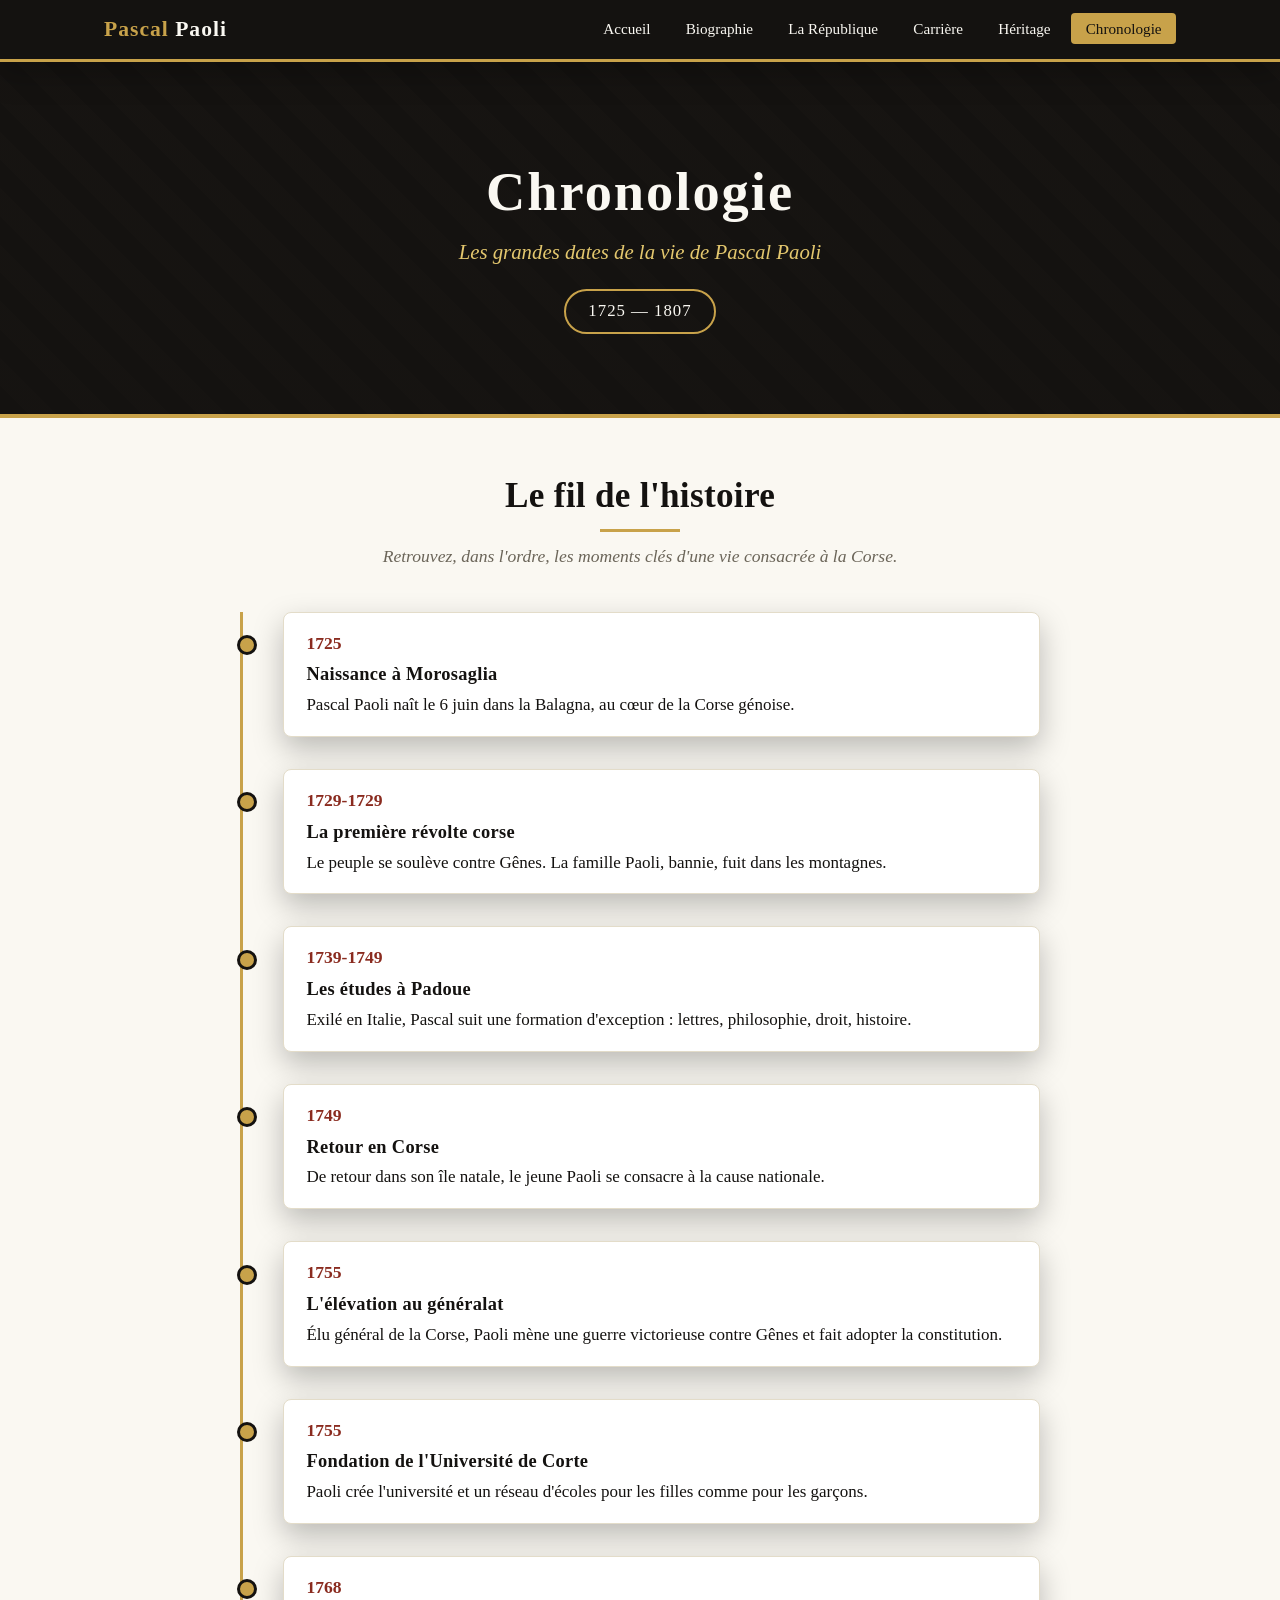
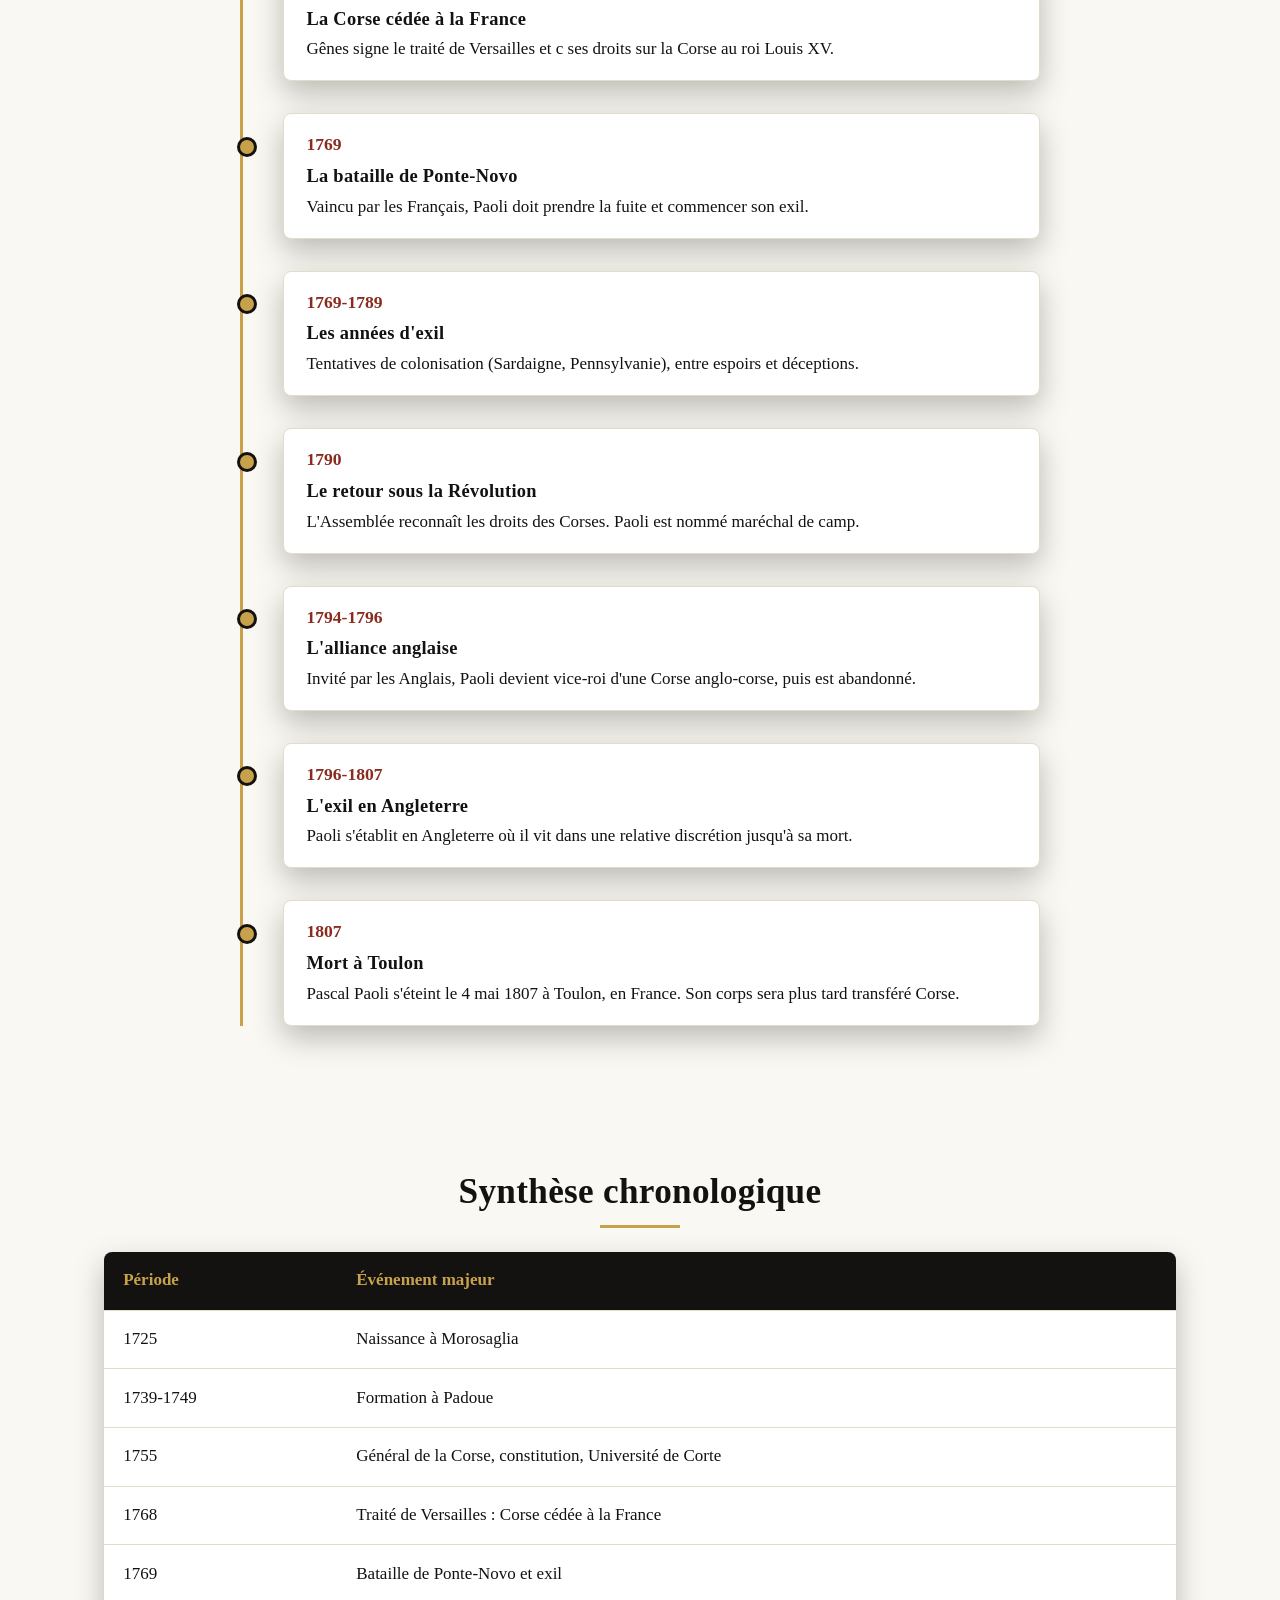
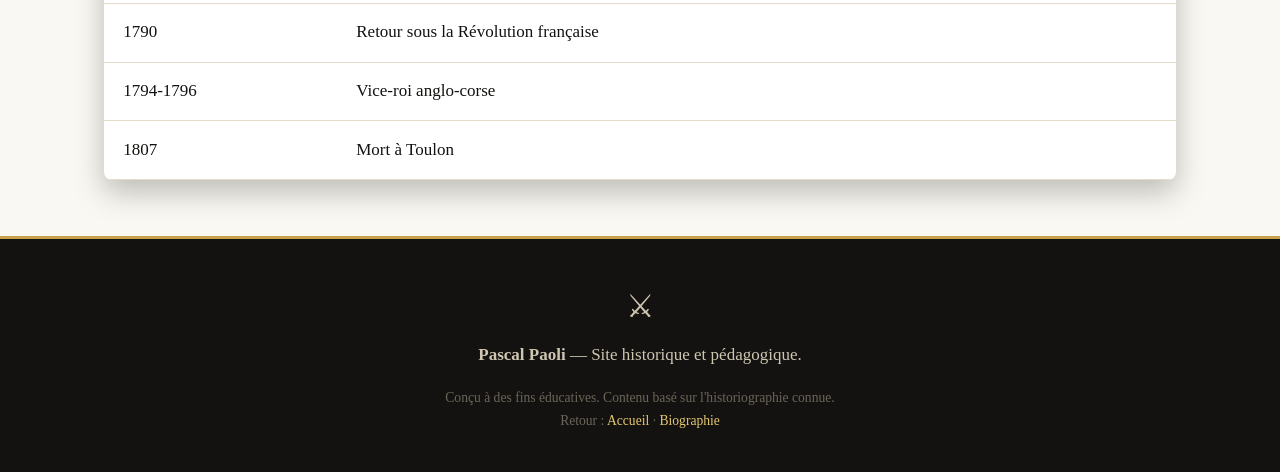
==== chronologie.html @ 5700cb30 "Page Chronologie\n</parameter> <parameter=owner> Dorian2B" ====
<!DOCTYPE html>
<html lang="fr">
<head>
  <meta charset="UTF-8">
  <meta name="viewport" content="width=device-width, initial-scale=1.0">
  <title>Chronologie — Pascal Paoli</title>
  <meta name="description" content="La chronologie complète de la vie de Pascal Paoli, des origines à sa mort en 1807.">
  <link rel="stylesheet" href="css/style.css">
</head>
<body>

  <nav>
    <div class="nav-container">
      <div class="nav-logo">Pascal <span>Paoli</span></div>
      <button class="menu-toggle" aria-label="Ouvrir le menu">☰</button>
      <ul class="nav-links">
        <li><a href="index.html">Accueil</a></li>
        <li><a href="biographie.html">Biographie</a></li>
        <li><a href="republique.html">La République</a></li>
        <li><a href="carriere.html">Carrière</a></li>
        <li><a href="heritage.html">Héritage</a></li>
        <li><a href="chronologie.html">Chronologie</a></li>
      </ul>
    </div>
  </nav>

  <header class="hero">
    <h1>Chronologie</h1>
    <p class="sous-titre">Les grandes dates de la vie de Pascal Paoli</p>
    <span class="dates">1725 — 1807</span>
  </header>

  <main>
    <section class="container">
      <h2 class="section-title">Le fil de l'histoire</h2>
      <p class="section-lede">Retrouvez, dans l'ordre, les moments clés d'une vie consacrée à la Corse.</p>

      <div class="timeline">
        <div class="timeline-item">
          <span class="annee">1725</span>
          <h4>Naissance à Morosaglia</h4>
          <p>Pascal Paoli naît le 6 juin dans la Balagna, au cœur de la Corse génoise.</p>
        </div>

        <div class="timeline-item">
          <span class="annee">1729-1729</span>
          <h4>La première révolte corse</h4>
          <p>Le peuple se soulève contre Gênes. La famille Paoli, bannie, fuit dans les montagnes.</p>
        </div>

        <div class="timeline-item">
          <span class="annee">1739-1749</span>
          <h4>Les études à Padoue</h4>
          <p>Exilé en Italie, Pascal suit une formation d'exception : lettres, philosophie, droit, histoire.</p>
        </div>

        <div class="timeline-item">
          <span class="annee">1749</span>
          <h4>Retour en Corse</h4>
          <p>De retour dans son île natale, le jeune Paoli se consacre à la cause nationale.</p>
        </div>

        <div class="timeline-item">
          <span class="annee">1755</span>
          <h4>L'élévation au généralat</h4>
          <p>Élu général de la Corse, Paoli mène une guerre victorieuse contre Gênes et fait adopter la constitution.</p>
        </div>

        <div class="timeline-item">
          <span class="annee">1755</span>
          <h4>Fondation de l'Université de Corte</h4>
          <p>Paoli crée l'université et un réseau d'écoles pour les filles comme pour les garçons.</p>
        </div>

        <div class="timeline-item">
          <span class="annee">1768</span>
          <h4>La Corse cédée à la France</h4>
          <p>Gênes signe le traité de Versailles et c ses droits sur la Corse au roi Louis XV.</p>
        </div>

        <div class="timeline-item">
          <span class="annee">1769</span>
          <h4>La bataille de Ponte-Novo</h4>
          <p>Vaincu par les Français, Paoli doit prendre la fuite et commencer son exil.</p>
        </div>

        <div class="timeline-item">
          <span class="annee">1769-1789</span>
          <h4>Les années d'exil</h4>
          <p>Tentatives de colonisation (Sardaigne, Pennsylvanie), entre espoirs et déceptions.</p>
        </div>

        <div class="timeline-item">
          <span class="annee">1790</span>
          <h4>Le retour sous la Révolution</h4>
          <p>L'Assemblée reconnaît les droits des Corses. Paoli est nommé maréchal de camp.</p>
        </div>

        <div class="timeline-item">
          <span class="annee">1794-1796</span>
          <h4>L'alliance anglaise</h4>
          <p>Invité par les Anglais, Paoli devient vice-roi d'une Corse anglo-corse, puis est abandonné.</p>
        </div>

        <div class="timeline-item">
          <span class="annee">1796-1807</span>
          <h4>L'exil en Angleterre</h4>
          <p>Paoli s'établit en Angleterre où il vit dans une relative discrétion jusqu'à sa mort.</p>
        </div>

        <div class="timeline-item">
          <span class="annee">1807</span>
          <h4>Mort à Toulon</h4>
          <p>Pascal Paoli s'éteint le 4 mai 1807 à Toulon, en France. Son corps sera plus tard transféré Corse.</p>
        </div>
      </div>
    </section>

    <section class="container">
      <h2 class="section-title">Synthèse chronologique</h2>
      <table>
        <tr><th>Période</th><th>Événement majeur</th></tr>
        <tr><td>1725</td><td>Naissance à Morosaglia</td></tr>
        <tr><td>1739-1749</td><td>Formation à Padoue</td></tr>
        <tr><td>1755</td><td>Général de la Corse, constitution, Université de Corte</td></tr>
        <tr><td>1768</td><td>Traité de Versailles : Corse cédée à la France</td></tr>
        <tr><td>1769</td><td>Bataille de Ponte-Novo et exil</td></tr>
        <tr><td>1790</td><td>Retour sous la Révolution française</td></tr>
        <tr><td>1794-1796</td><td>Vice-roi anglo-corse</td></tr>
        <tr><td>1807</td><td>Mort à Toulon</td></tr>
      </table>
    </section>
  </main>

  <footer>
    <div class="blason">⚔</div>
    <p><strong>Pascal Paoli</strong> — Site historique et pédagogique.</p>
    <p class="petit">Conçu à des fins éducatives. Contenu basé sur l'historiographie connue.<br>
      Retour&nbsp;: <a href="index.html">Accueil</a> &middot; <a href="biographie.html">Biographie</a></p>
  </footer>

  <script src="js/script.js"></script>
</body>
</html>
---- css/style.css ----
/* ============================================================
   Pascal Paoli — Feuille de style
   Thème : sobre, historique, inspiré du drapeau corse.
   ============================================================ */
:root {
  --noir: #141210; --noir-doux: #1f1b17; --blanc: #faf8f2;
  --or: #c8a24a; --or-clair: #e3c76e; --rouge: #8a2b1f; --gris: #6b6559;
  --max-width: 1120px; --ombrure: 0 12px 30px rgba(0,0,0,0.25);
}
* { margin: 0; padding: 0; box-sizing: border-box; }
html { scroll-behavior: smooth; }
body {
  font-family: Georgia,"Times New Roman",serif; color: var(--noir);
  background: var(--blanc); line-height: 1.7; font-size: 17px;
}
h1,h2,h3,h4 {
  font-family:"Palatino Linotype","Book Antiqua",Georgia,serif;
  color: var(--noir); line-height: 1.25; letter-spacing: 0.3px;
}
a { color: var(--rouge); text-decoration: none; transition: color .2s; }
a:hover { color: var(--or); }
img { max-width: 100%; height: auto; display: block; }
nav {
  position: sticky; top: 0; z-index: 100; background: var(--noir);
  color: var(--blanc); border-bottom: 3px solid var(--or); box-shadow: var(--ombrure);
}
.nav-container {
  max-width: var(--max-width); margin: 0 auto; display: flex;
  align-items: center; justify-content: space-between; padding: .7rem 1.5rem; flex-wrap: wrap;
}
.nav-logo { font-family:"Palatino Linotype",serif; font-size: 1.35rem; font-weight: bold; color: var(--or); letter-spacing: 1px; }
.nav-logo span { color: var(--blanc); }
.nav-links { display: flex; gap: .4rem; list-style: none; flex-wrap: wrap; }
.nav-links a {
  color: var(--blanc); padding: .45rem .9rem; border-radius: 4px;
  font-size: .95rem; transition: all .2s;
}
.nav-links a:hover, .nav-links a.active { background: var(--or); color: var(--noir); }
.menu-toggle { display: none; background: none; border: none; color: var(--or); font-size: 1.6rem; cursor: pointer; }
.hero {
  background: linear-gradient(rgba(20,18,16,.78),rgba(20,18,16,.85)),
    repeating-linear-gradient(45deg,var(--noir) 0 20px,var(--noir-doux) 20px 40px);
  color: var(--blanc); text-align: center; padding: 6rem 1.5rem 5rem; border-bottom: 4px solid var(--or);
}
.hero h1 { font-size: 3.4rem; color: var(--blanc); letter-spacing: 2px; margin-bottom: .5rem; }
.hero .sous-titre { font-size: 1.3rem; color: var(--or-clair); font-style: italic; margin-bottom: 1.2rem; }
.hero .dates {
  display: inline-block; border: 2px solid var(--or); padding: .4rem 1.4rem;
  border-radius: 30px; font-size: 1.05rem; letter-spacing: 1px;
}
.hero p.intro { max-width: 720px; margin: 1.8rem auto 0; font-size: 1.1rem; color: #e6dfcf; }
.container { max-width: var(--max-width); margin: 0 auto; padding: 3.5rem 1.5rem; }
.section-title {
  font-size: 2.2rem; text-align: center; margin-bottom: .6rem; color: var(--noir); position: relative;
}
.section-title::after { content:""; display:block; width:80px; height:3px; background:var(--or); margin:.7rem auto 0; }
.section-lede {
  text-align: center; max-width: 760px; margin: 0 auto 2.5rem;
  color: var(--gris); font-style: italic; font-size: 1.1rem;
}
.grid { display: grid; gap: 1.6rem; grid-template-columns: repeat(auto-fit,minmax(280px,1fr)); margin-top: 1rem; }
.card {
  background:#fff; border:1px solid #e3dcc9; border-radius:8px; padding:1.6rem;
  box-shadow: var(--ombrure); transition: transform .2s, box-shadow .2s;
}
.card:hover { transform: translateY(-4px); box-shadow: 0 18px 40px rgba(0,0,0,.3); }
.card h3 { color: var(--rouge); margin-bottom:.6rem; font-size:1.25rem; }
.card .annee {
  display:inline-block; background:var(--or); color:var(--noir); padding:.15rem .7rem;
  border-radius:20px; font-size:.85rem; font-weight:bold; margin-bottom:.6rem;
}
.prose { max-width: 800px; margin: 0 auto; }
.prose p { margin-bottom: 1.2rem; text-align: justify; }
.prose h3 { font-size:1.4rem; color:var(--rouge); margin:2rem 0 .7rem; }
.bloc-double { display:grid; grid-template-columns:1fr 1fr; gap:2.5rem; align-items:center; margin:2.5rem 0; }
.bloc-double .texte h3 { font-size:1.6rem; color:var(--rouge); margin-bottom:.8rem; }
.bloc-image {
  background:var(--noir); border:3px solid var(--or); border-radius:8px; padding:1rem;
  text-align:center; color:var(--or-clair); min-height:260px; display:flex; align-items:center; justify-content:center;
}
.bloc-image .portrait { font-size:5rem; line-height:1; }
.bloc-image figcaption { font-style:italic; font-size:.9rem; color:var(--gris); margin-top:.6rem; }
.timeline { position:relative; max-width:800px; margin:1rem auto 0; padding-left:2.5rem; border-left:3px solid var(--or); }
.timeline-item {
  position:relative; margin-bottom:2rem; padding:1rem 1.4rem; background:#fff;
  border-radius:8px; box-shadow:var(--ombrure); border:1px solid #e3dcc9;
}
.timeline-item::before {
  content:""; position:absolute; left:-2.95rem; top:1.4rem; width:14px; height:14px;
  background:var(--or); border-radius:50%; border:3px solid var(--noir);
}
.timeline-item .annee { font-weight:bold; color:var(--rouge); font-size:1.1rem; }
.timeline-item h4 { margin:.3rem 0; font-size:1.15rem; }
.quote {
  max-width:780px; margin:2.5rem auto; text-align:center; padding:2rem; background:var(--noir);
  color:var(--blanc); border-radius:10px; border-top:4px solid var(--or); position:relative;
}
.quote::before {
  content:"“"; font-size:5rem; color:var(--or); position:absolute; top:-.3rem; left:1.2rem;
  font-family:Georgia,serif;
}
.quote p { font-style:italic; font-size:1.25rem; padding-top:1rem; }
.quote cite { display:block; margin-top:1rem; color:var(--or-clair); font-size:1rem; }
table {
  width:100%; border-collapse:collapse; margin-top:1.5rem; background:#fff;
  box-shadow:var(--ombrure); border-radius:8px; overflow:hidden;
}
th,td { padding:.9rem 1.2rem; text-align:left; border-bottom:1px solid #e3dcc9; }
th { background:var(--noir); color:var(--or); font-family:"Palatino Linotype",serif; }
th:hover { background:var(--noir-doux); }
tr:hover td { background:#f7f1e3; }
.chiffres { display:grid; grid-template-columns:repeat(auto-fit,minmax(160px,1fr)); gap:1.2rem; margin:2.5rem 0; }
.chiffre {
  text-align:center; padding:1.6rem 1rem; background:var(--noir); color:var(--blanc);
  border-radius:8px; border-bottom:4px solid var(--or);
}
.chiffre .nombre { font-size:2.6rem; color:var(--or-clair); font-family:"Palatino Linotype",serif; display:block; }
.chiffre .label { font-size:.95rem; color:#d8cfba; }
footer {
  background:var(--noir); color:#cfc6b2; text-align:center; padding:2.5rem 1.5rem; border-top:3px solid var(--or);
}
footer .blason { font-size:2rem; margin-bottom:.5rem; }
footer a { color:var(--or-clair); } footer a:hover { color:var(--or); }
.petit { font-size:.85rem; color:var(--gris); margin-top:1rem; }
@media (max-width:768px) {
  .hero h1 { font-size:2.4rem; } .hero .sous-titre { font-size:1.1rem; }
  .menu-toggle { display:block; }
  .nav-links { display:none; flex-direction:column; width:100%; padding-top:.8rem; }
  .nav-links.open { display:flex; } .nav-container { flex-wrap:wrap; }
  .bloc-double { grid-template-columns:1fr; gap:1.5rem; }
}
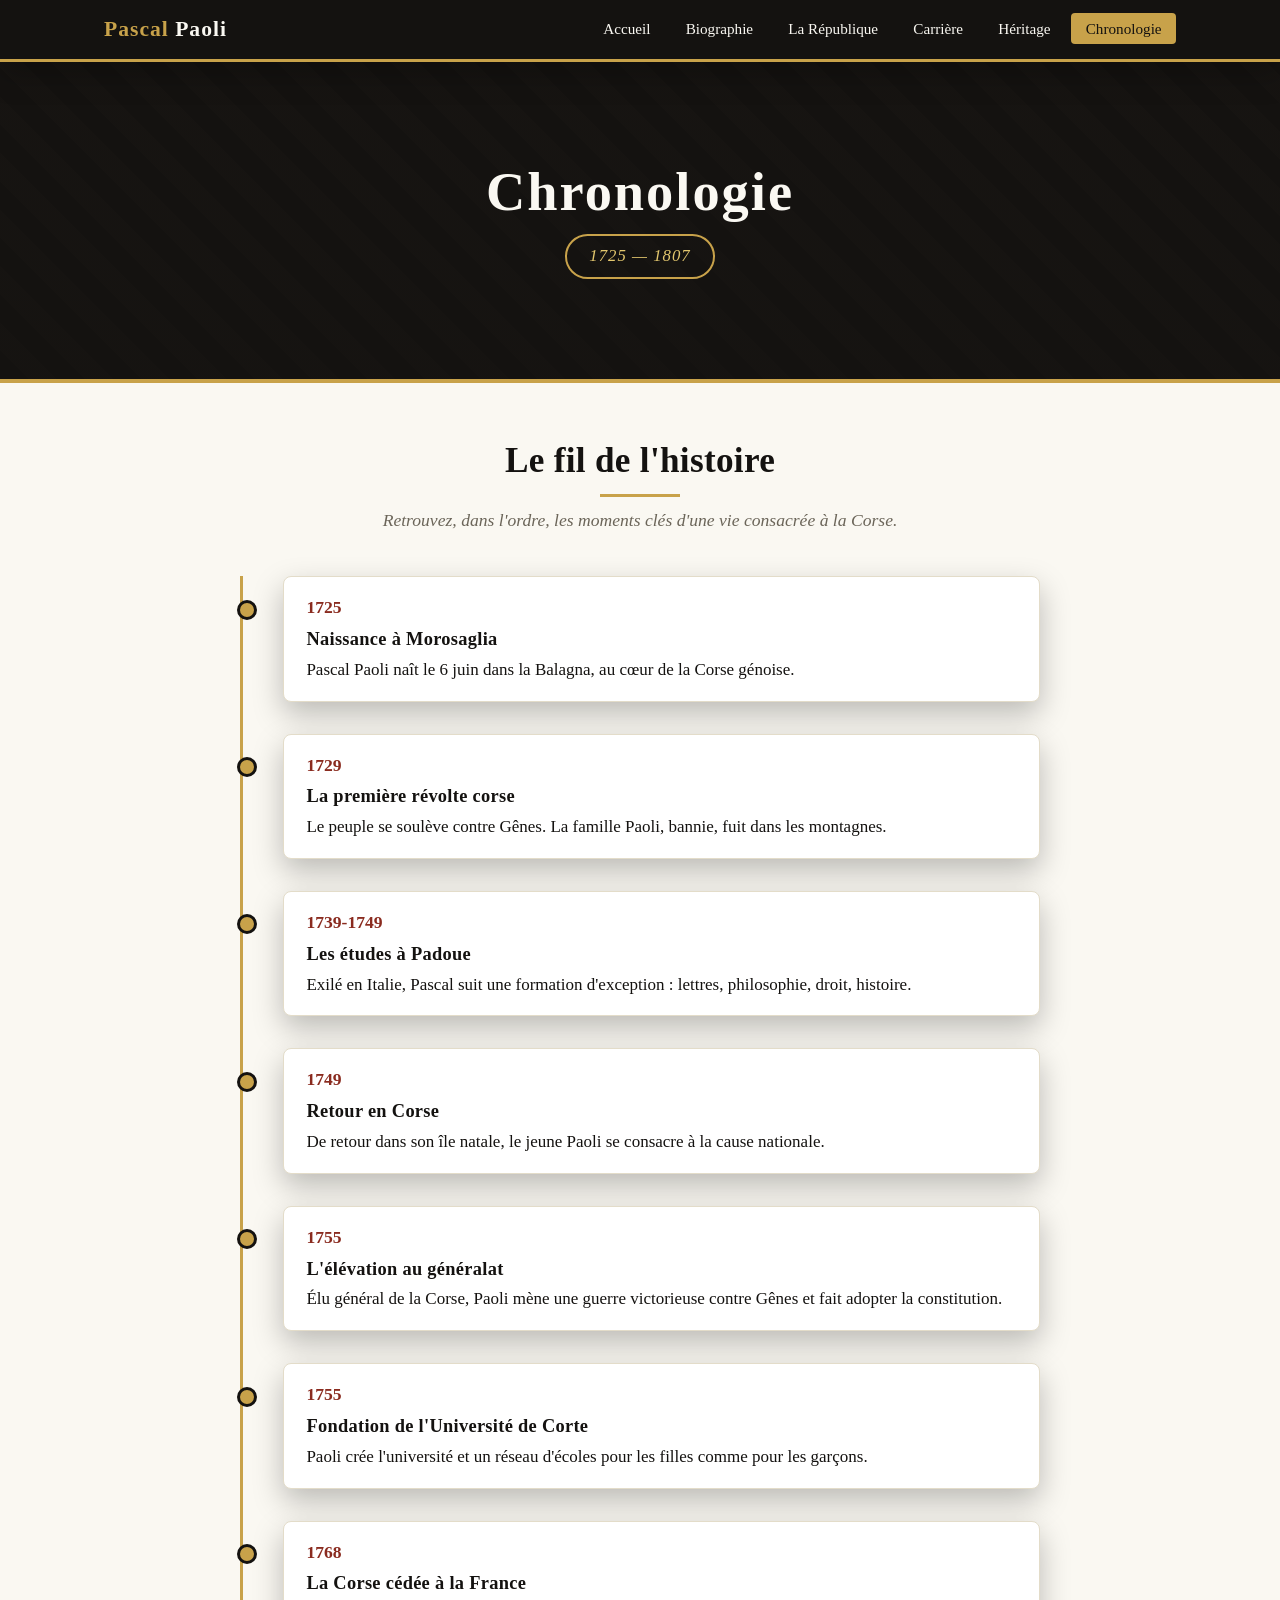
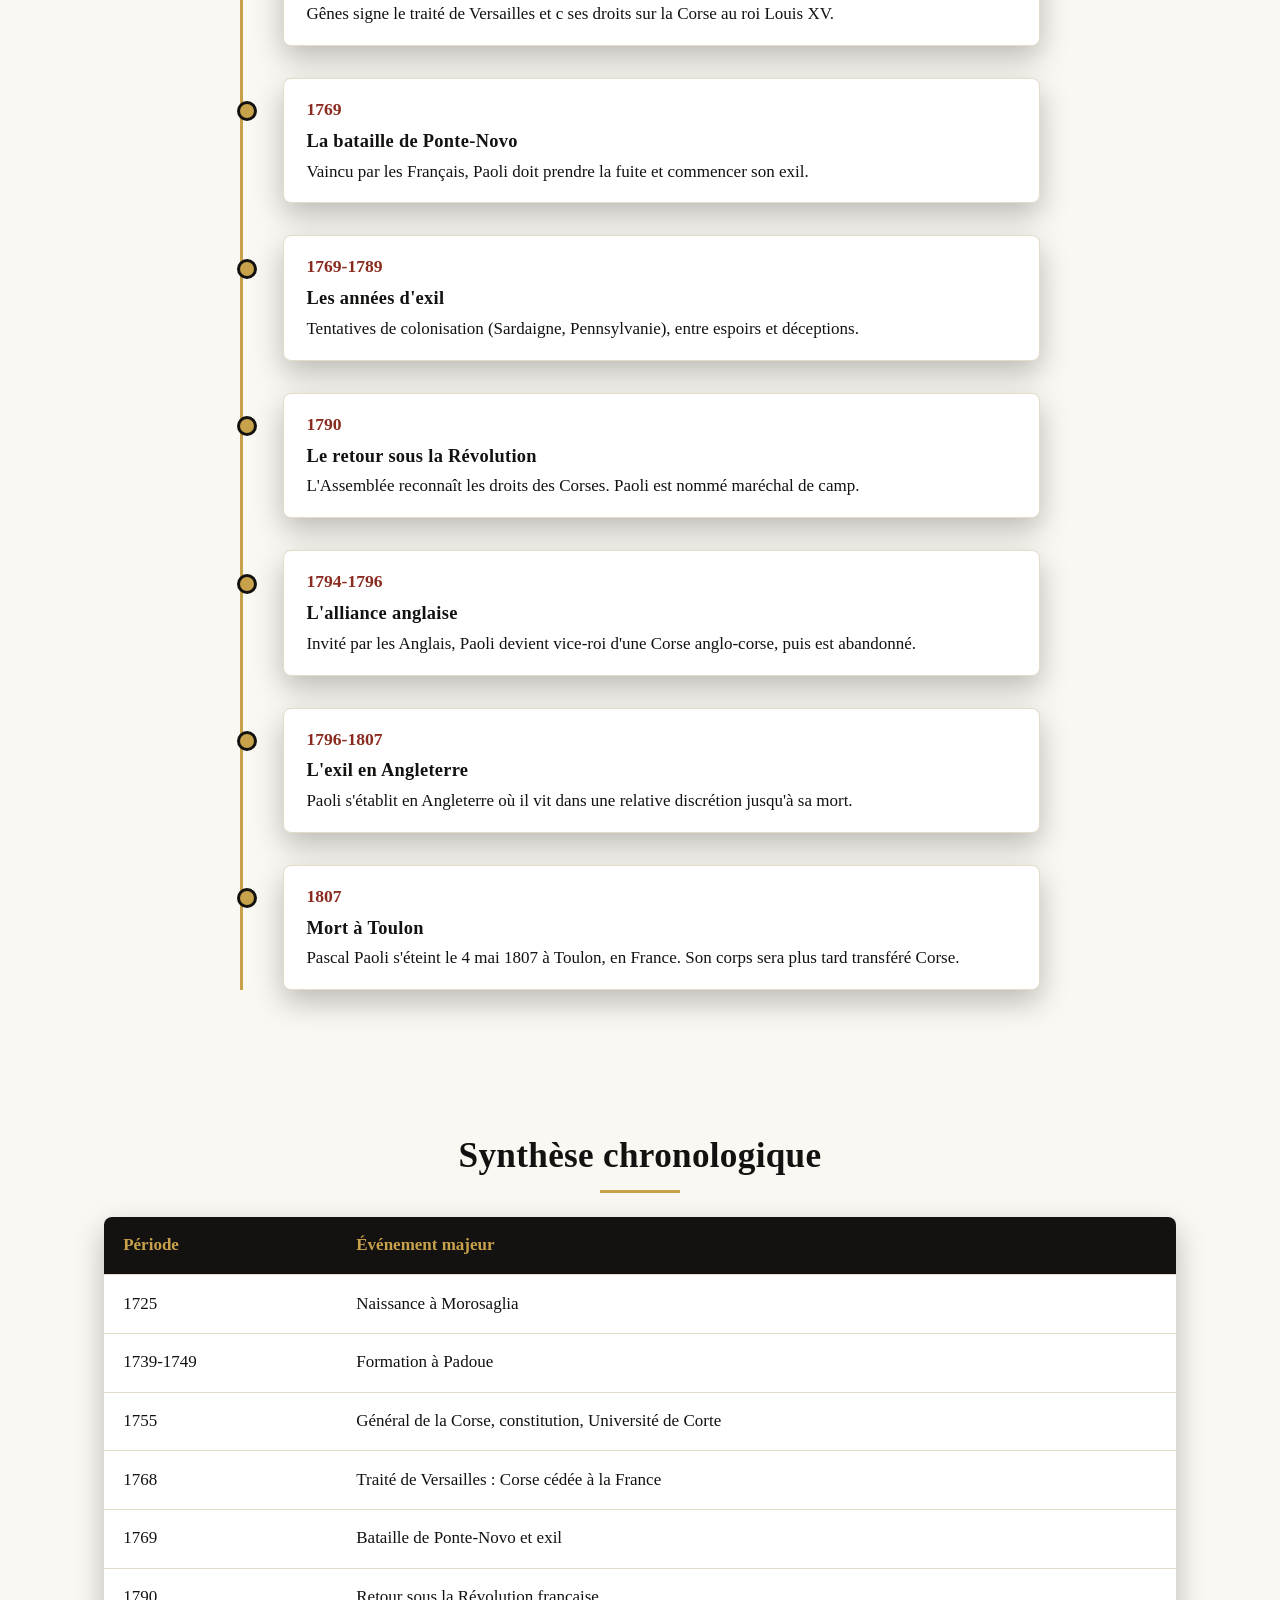
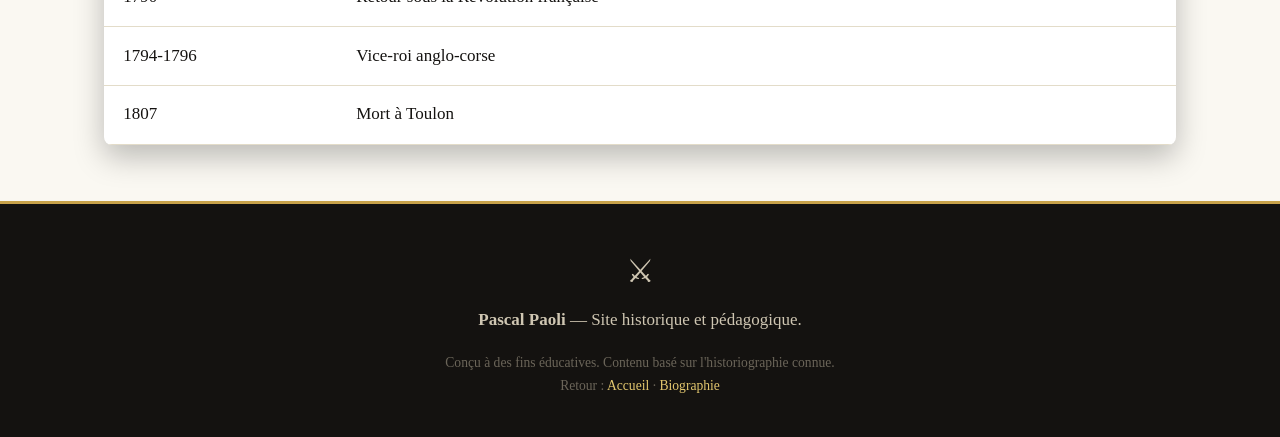
==== commit 65d5f80d: "Corrections de coquilles (dates, syntaxe)" ====
--- a/chronologie.html
+++ b/chronologie.html
@@ -26,7 +26,7 @@
 
   <header class="hero">
     <h1>Chronologie</h1>
-    <p class="sous-titre">Les grandes dates de la vie de Pascal Paoli</p>
+    <p class="sous-titre Les grandes dates de la vie de Pascal Paoli</p>
     <span class="dates">1725 — 1807</span>
   </header>
 
@@ -43,7 +43,7 @@
         </div>
 
         <div class="timeline-item">
-          <span class="annee">1729-1729</span>
+          <span class="annee">1729</span>
           <h4>La première révolte corse</h4>
           <p>Le peuple se soulève contre Gênes. La famille Paoli, bannie, fuit dans les montagnes.</p>
         </div>
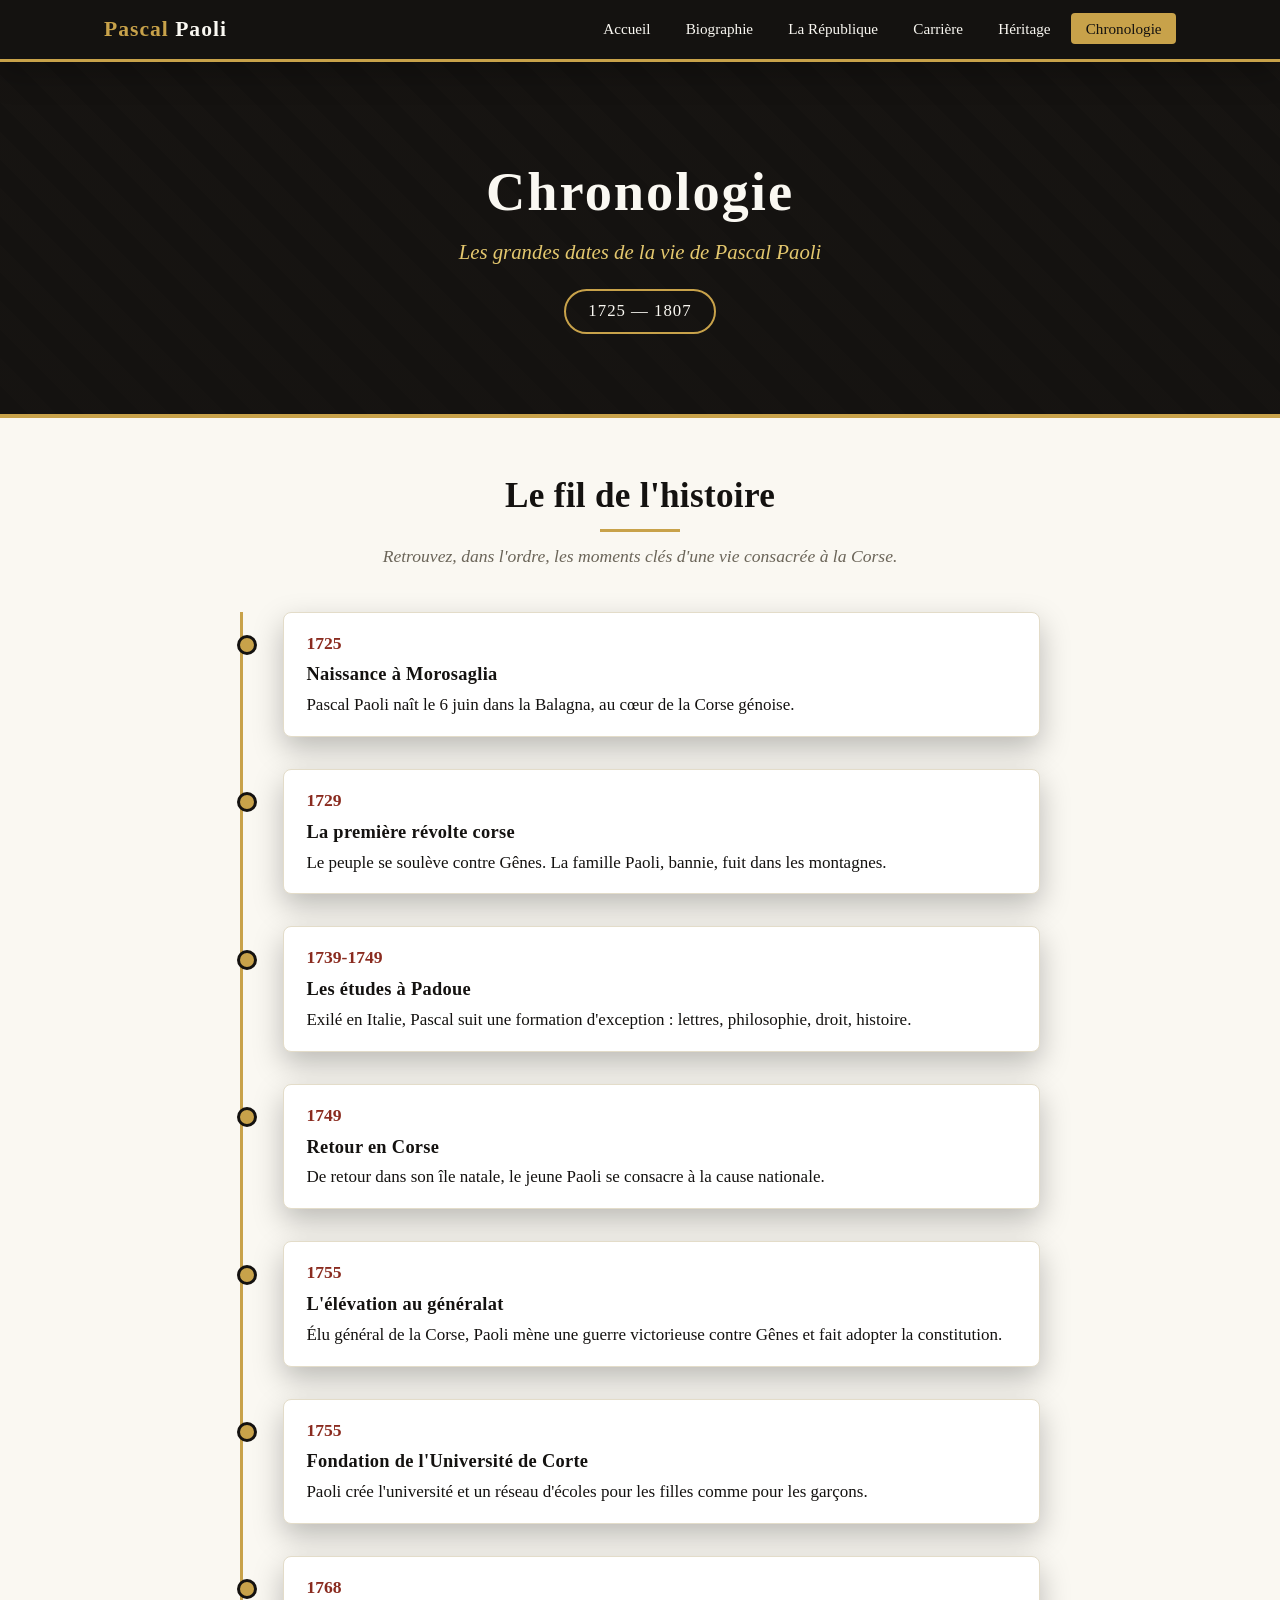
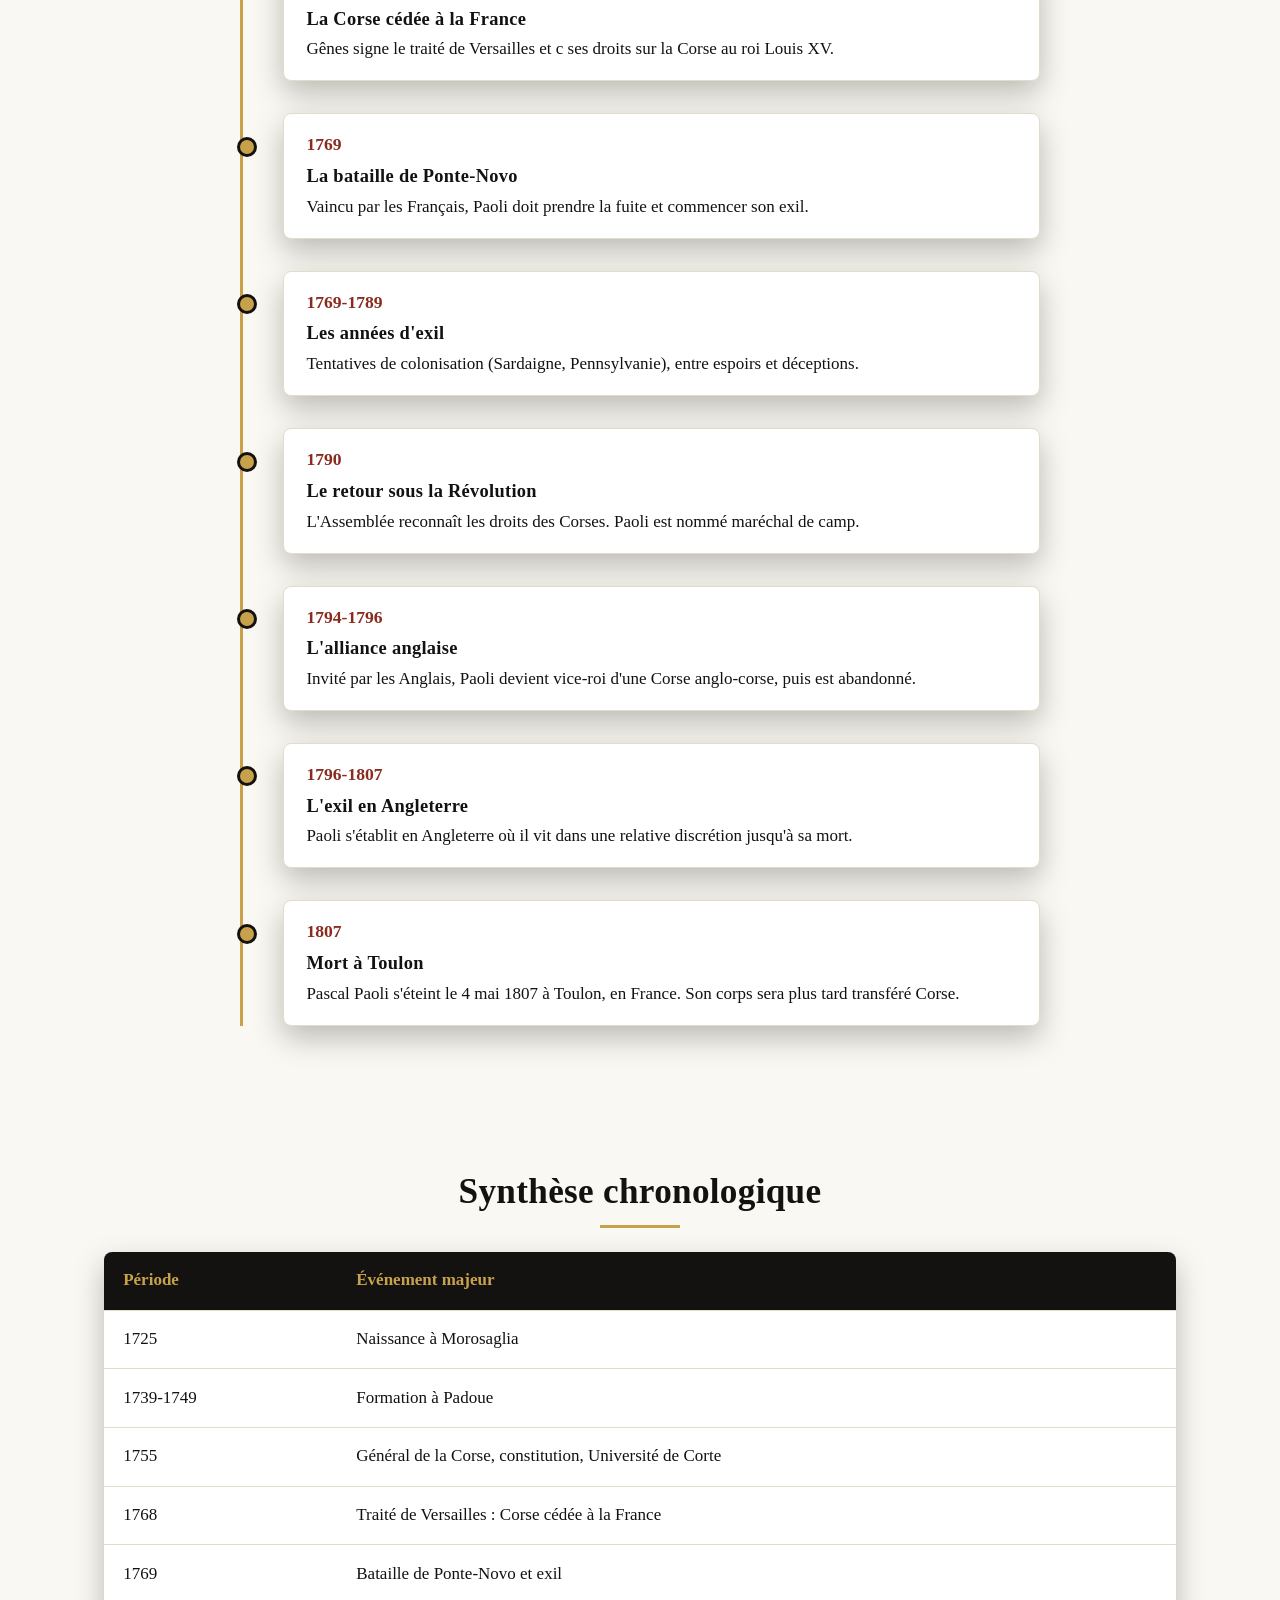
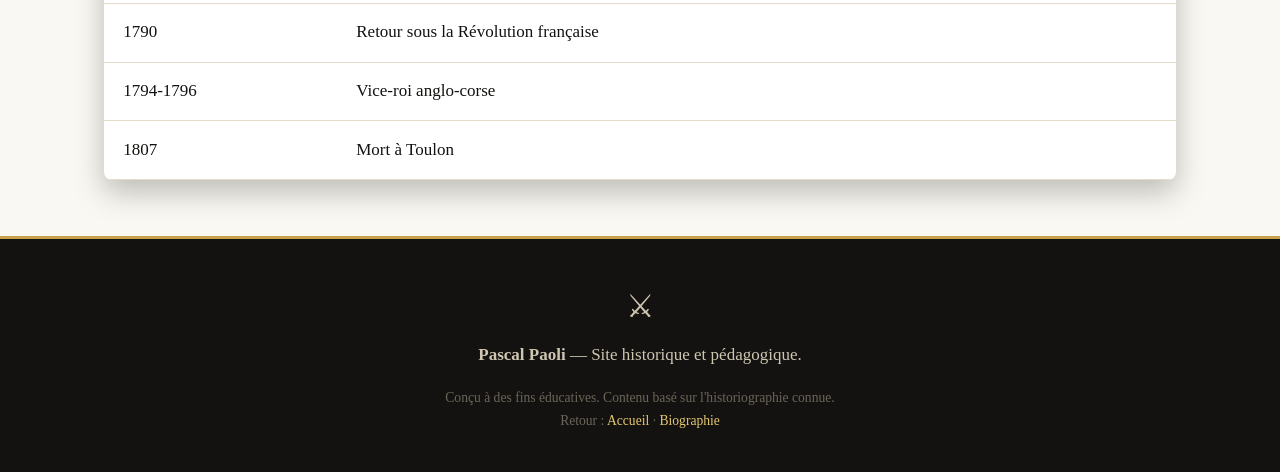
==== commit a0400ac8: "Réécriture propre de la page chronologie (corrections)" ====
--- a/chronologie.html
+++ b/chronologie.html
@@ -26,7 +26,7 @@
 
   <header class="hero">
     <h1>Chronologie</h1>
-    <p class="sous-titre Les grandes dates de la vie de Pascal Paoli</p>
+    <p class="sous-titre">Les grandes dates de la vie de Pascal Paoli</p>
     <span class="dates">1725 — 1807</span>
   </header>
 
